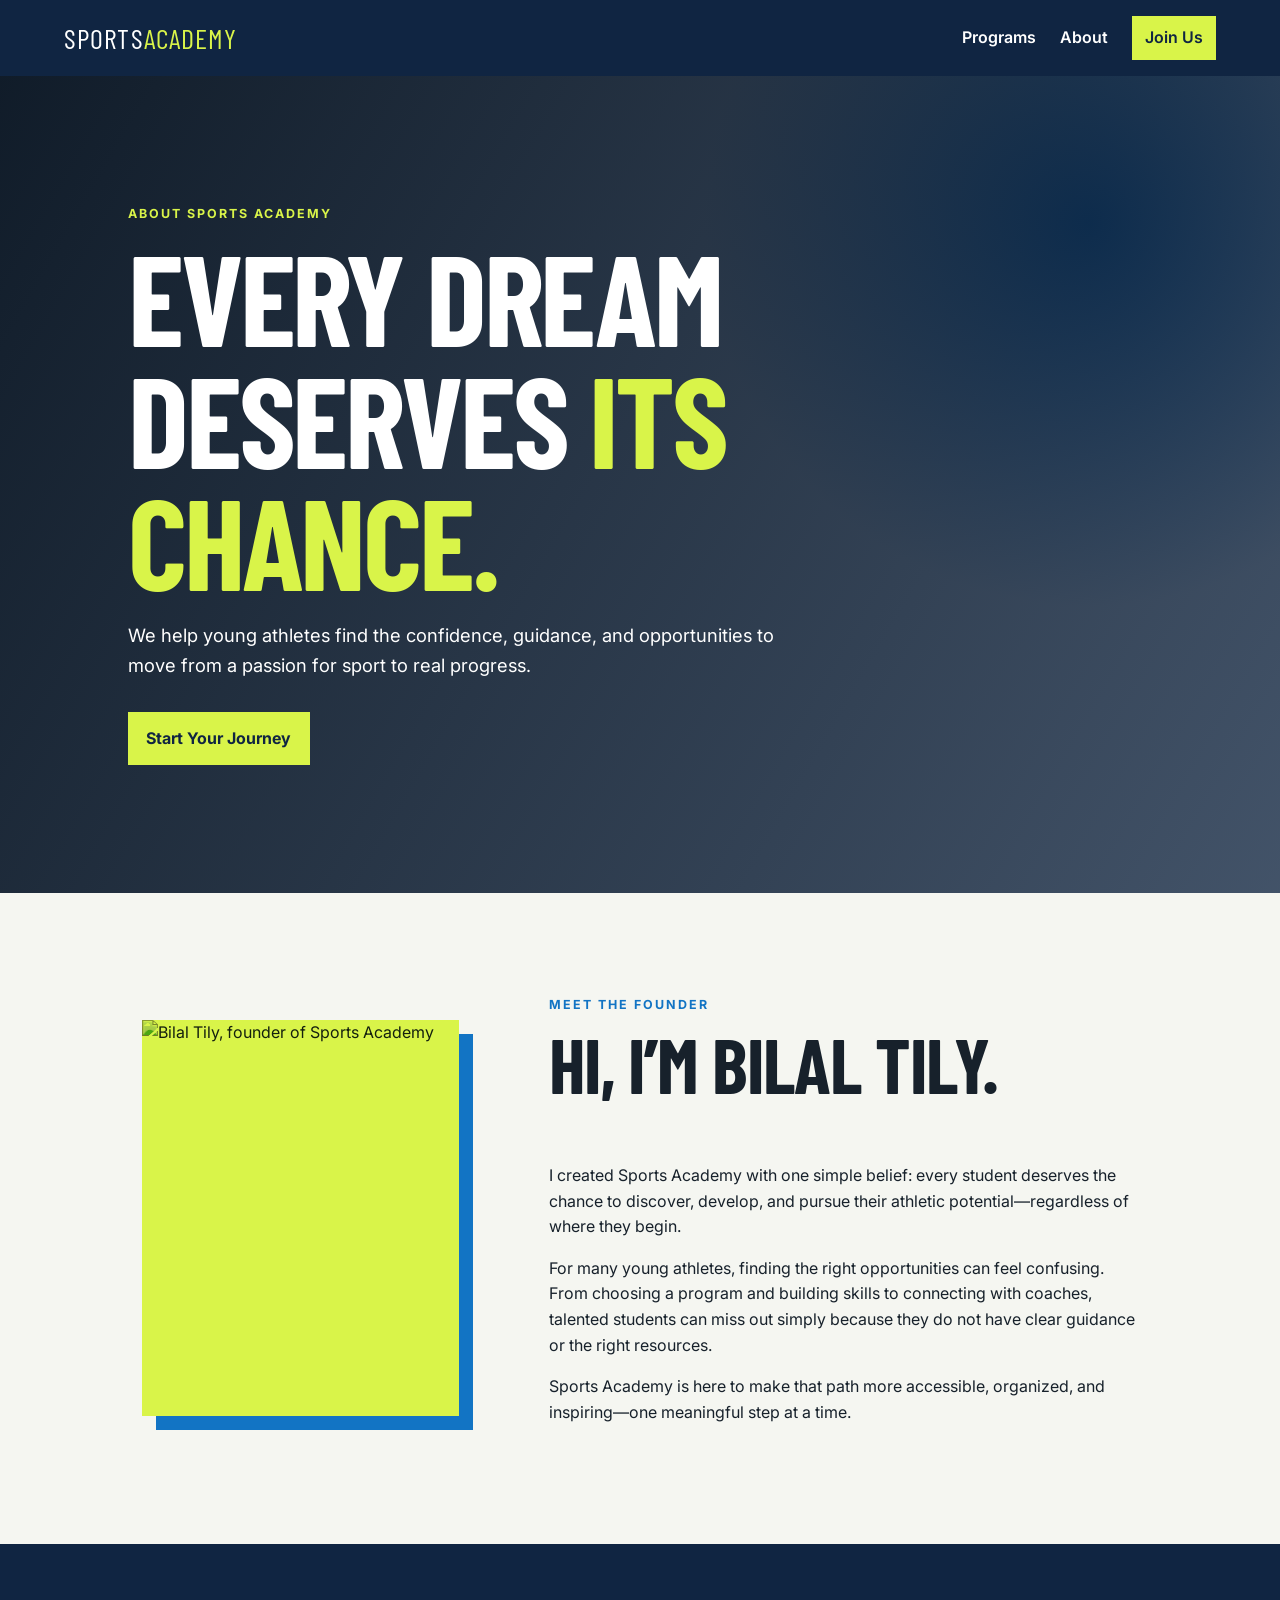
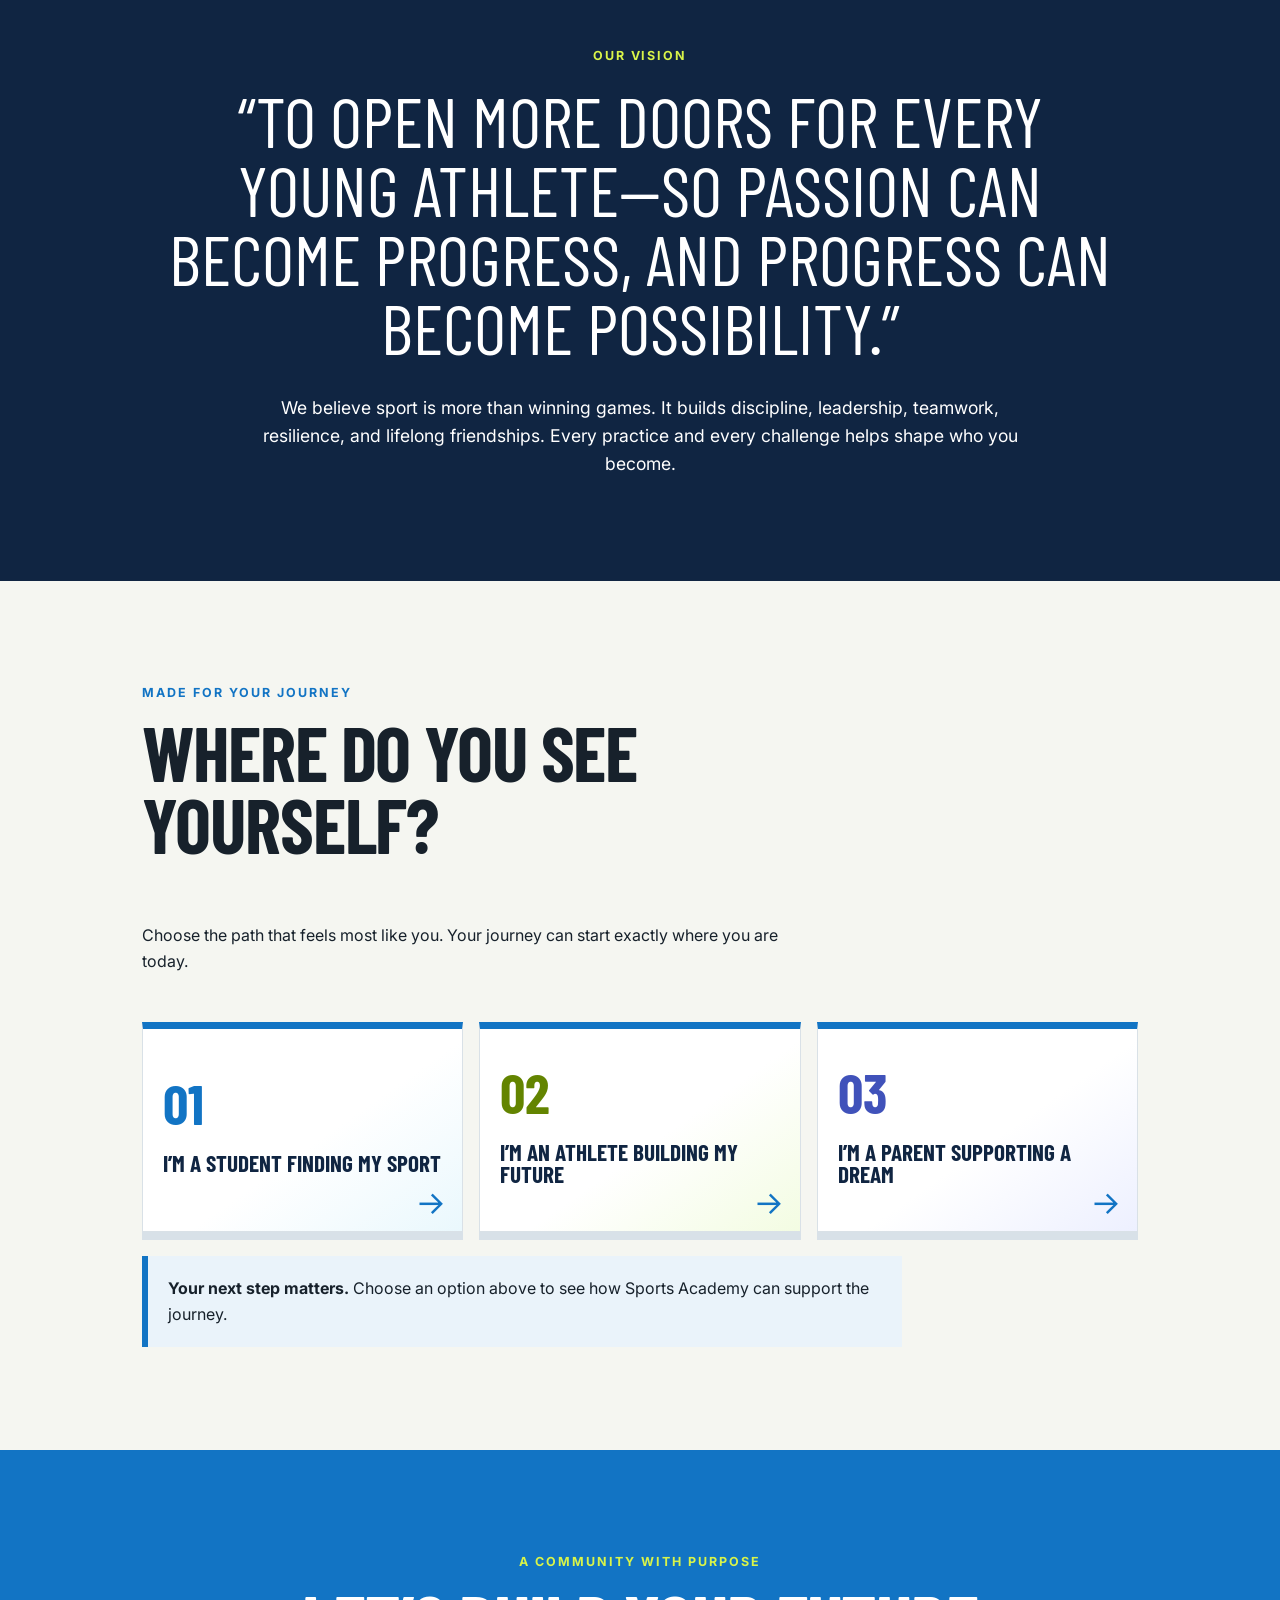
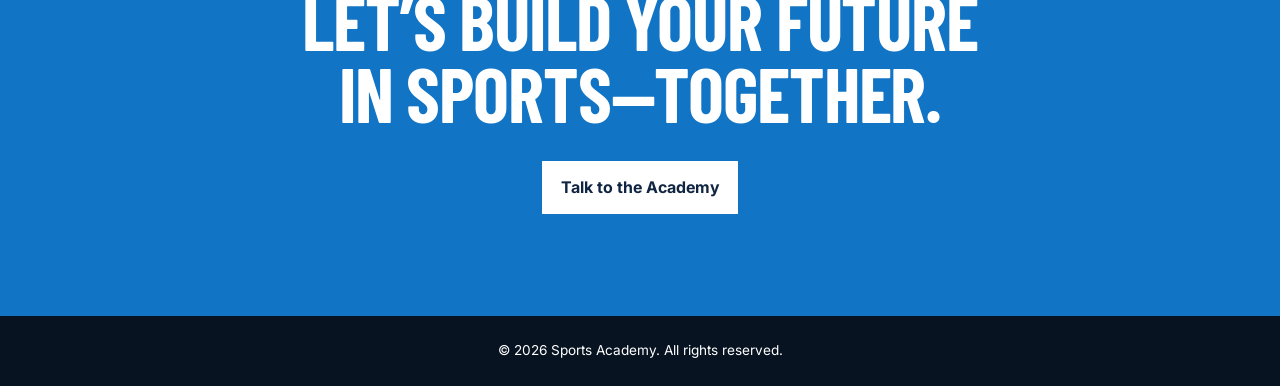
==== about.html @ 6ea30e82 "Add files via upload" ====
<!doctype html>
<html lang="en">
  <head>
    <meta charset="UTF-8" />
    <meta name="viewport" content="width=device-width, initial-scale=1.0" />
    <meta name="description" content="Learn about Bilal Tily's vision for Sports Academy." />
    <title>About Us | Sports Academy</title>
    <link rel="preconnect" href="https://fonts.googleapis.com" />
    <link rel="preconnect" href="https://fonts.gstatic.com" crossorigin />
    <link href="https://fonts.googleapis.com/css2?family=Barlow+Condensed:wght@600;700&family=Inter:wght@400;500;600;700&display=swap" rel="stylesheet" />
    <link rel="stylesheet" href="assets/css/styles.css" />
  </head>
  <body>
    <header class="site-header">
      <a class="brand" href="index.html" aria-label="Sports Academy home">SPORTS<span>ACADEMY</span></a>
      <button class="menu-button" type="button" aria-expanded="false" aria-controls="main-navigation">Menu</button>
      <nav id="main-navigation" class="main-navigation" aria-label="Main navigation">
        <a href="index.html#programs">Programs</a>
        <a href="about.html" aria-current="page">About</a>
        <a href="index.html#contact" class="button button--small">Join Us</a>
      </nav>
    </header>

    <main>
      <section class="about-hero">
        <div>
          <p class="eyebrow">About Sports Academy</p>
          <h1>Every dream deserves <em>its chance.</em></h1>
          <p>We help young athletes find the confidence, guidance, and opportunities to move from a passion for sport to real progress.</p>
          <a class="button" href="index.html#contact">Start Your Journey</a>
        </div>
      </section>

      <section class="section founder-story">
        <div class="founder-photo"><img src="assets/Billy.png" alt="Bilal Tily, founder of Sports Academy" /></div>
        <div>
          <p class="eyebrow">Meet the founder</p>
          <h2>Hi, I’m Bilal Tily.</h2>
          <p>I created Sports Academy with one simple belief: every student deserves the chance to discover, develop, and pursue their athletic potential—regardless of where they begin.</p>
          <p>For many young athletes, finding the right opportunities can feel confusing. From choosing a program and building skills to connecting with coaches, talented students can miss out simply because they do not have clear guidance or the right resources.</p>
          <p>Sports Academy is here to make that path more accessible, organized, and inspiring—one meaningful step at a time.</p>
        </div>
      </section>

      <section class="section section--dark vision-section">
        <p class="eyebrow">Our vision</p>
        <blockquote>“To open more doors for every young athlete—so passion can become progress, and progress can become possibility.”</blockquote>
        <p>We believe sport is more than winning games. It builds discipline, leadership, teamwork, resilience, and lifelong friendships. Every practice and every challenge helps shape who you become.</p>
      </section>

      <section class="section journey-section">
        <div class="section-heading">
          <p class="eyebrow">Made for your journey</p>
          <h2>Where do you see yourself?</h2>
          <p>Choose the path that feels most like you. Your journey can start exactly where you are today.</p>
        </div>
        <div class="journey-choices" role="group" aria-label="Choose your Sports Academy journey">
          <button type="button" data-journey="student">I’m a student finding my sport</button>
          <button type="button" data-journey="athlete">I’m an athlete building my future</button>
          <button type="button" data-journey="parent">I’m a parent supporting a dream</button>
        </div>
        <div id="journey-message" class="journey-message" aria-live="polite">
          <p><strong>Your next step matters.</strong> Choose an option above to see how Sports Academy can support the journey.</p>
        </div>
      </section>

      <section class="section callout">
        <p class="eyebrow">A community with purpose</p>
        <h2>Let’s build your future in sports—together.</h2>
        <a class="button button--light" href="index.html#contact">Talk to the Academy</a>
      </section>
    </main>

    <footer class="site-footer"><p>© <span id="current-year"></span> Sports Academy. All rights reserved.</p></footer>
    <script src="assets/js/academy-config.js"></script>
    <script src="assets/js/main.js"></script>
  </body>
</html>
---- assets/css/styles.css ----
:root { --navy: #102542; --blue: #1274c4; --lime: #d9f449; --paper: #f5f6f1; --ink: #17212b; --white: #fff; }
* { box-sizing: border-box; }
html { scroll-behavior: smooth; }
body { margin: 0; color: var(--ink); background: var(--paper); font-family: Inter, Arial, sans-serif; line-height: 1.6; }
h1, h2, h3, p { margin-top: 0; }
h1, h2, h3, .brand { font-family: "Barlow Condensed", Impact, sans-serif; text-transform: uppercase; line-height: .95; }
.site-header { min-height: 76px; display: flex; align-items: center; justify-content: space-between; padding: 1rem clamp(1.25rem, 5vw, 5rem); background: var(--navy); color: var(--white); }
.brand { color: inherit; font-size: 1.75rem; letter-spacing: .04em; text-decoration: none; } .brand span { color: var(--lime); }
.main-navigation { display: flex; align-items: center; gap: 1.5rem; } .main-navigation a { color: inherit; text-decoration: none; font-weight: 600; } .main-navigation .button { color: var(--navy); }
.menu-button { display: none; color: var(--white); background: transparent; border: 1px solid currentColor; padding: .45rem .65rem; font: inherit; }
.hero { min-height: 620px; display: grid; place-items: center; padding: 5rem clamp(1.25rem, 10vw, 10rem); color: var(--white); background: linear-gradient(115deg, rgba(16, 37, 66, .95), rgba(18, 116, 196, .65)), radial-gradient(circle at 90% 10%, var(--lime), transparent 22%); }
.hero__content { max-width: 720px; } .eyebrow { color: var(--blue); font-size: .78rem; font-weight: 700; letter-spacing: .16em; text-transform: uppercase; } .hero .eyebrow, .callout .eyebrow { color: var(--lime); }
h1 { margin-bottom: 1.25rem; font-size: clamp(4rem, 11vw, 8rem); letter-spacing: -.025em; } h1 em { color: var(--lime); font-style: normal; } h2 { font-size: clamp(2.75rem, 6vw, 4.75rem); letter-spacing: -.015em; }
.hero__copy { max-width: 520px; margin-bottom: 2rem; font-size: 1.1rem; }.button { display: inline-block; padding: .85rem 1.15rem; background: var(--lime); color: var(--navy); font-weight: 700; text-decoration: none; }.button--small { padding: .55rem .8rem; }.button--light { background: var(--white); }
.section { padding: clamp(4rem, 8vw, 7rem) clamp(1.25rem, 8vw, 8rem); }.section-heading { max-width: 680px; margin-bottom: 3rem; }.program-grid { display: grid; grid-template-columns: repeat(3, 1fr); gap: 1rem; }.program-card { min-height: 220px; padding: 1.5rem; background: var(--white); border-top: 6px solid var(--blue); }.program-card span { color: var(--blue); font-weight: 700; }.program-card h3 { margin: 2.5rem 0 .5rem; font-size: 2rem; }.section--dark { background: var(--navy); color: var(--white); }.section--dark .eyebrow { color: var(--lime); }.split-content { display: grid; grid-template-columns: 1fr 1fr; gap: 3rem; max-width: 1000px; }.split-content > p { max-width: 480px; font-size: 1.1rem; }.callout { background: var(--blue); color: var(--white); text-align: center; }.callout h2 { max-width: 700px; margin: 0 auto 2rem; }.contact-form { max-width: 800px; margin: 0 auto; text-align: left; }.form-grid { display: grid; grid-template-columns: repeat(3, 1fr); gap: 1rem; }.contact-form > label, .contact-form label { display: block; font-size: .9rem; font-weight: 700; }.contact-form input:not([type="checkbox"]), .contact-form textarea { width: 100%; margin-top: .35rem; padding: .75rem; border: 1px solid transparent; border-radius: 0; color: var(--ink); font: inherit; }.contact-form textarea { resize: vertical; }.contact-form fieldset { margin: 1.5rem 0; padding: 0; border: 0; }.contact-form legend { margin-bottom: .75rem; font-weight: 700; }.sport-options { display: grid; grid-template-columns: repeat(4, 1fr); gap: .65rem; }.sport-options label { padding: .55rem; background: rgba(255, 255, 255, .14); font-weight: 500; }.sport-options input { margin-right: .35rem; accent-color: var(--lime); }.contact-form .button { margin-top: 1rem; border: 0; cursor: pointer; font: inherit; }.contact-form .button:disabled { cursor: wait; opacity: .7; }.form-status { min-height: 1.5rem; margin: 1rem 0 0; font-weight: 700; }.site-footer { padding: 1.5rem; color: var(--white); background: #071321; text-align: center; font-size: .85rem; }.site-footer p { margin: 0; }
.coach-section { background: #eaf3fa; }.coach-assistant { max-width: 800px; border: 1px solid #cfdae4; background: var(--white); box-shadow: 8px 8px 0 var(--navy); }.chat-messages { display: grid; gap: 1rem; min-height: 260px; max-height: 430px; overflow-y: auto; padding: 1.5rem; }.chat-message { max-width: 85%; padding: .85rem 1rem; }.chat-message strong { display: block; margin-bottom: .25rem; font-size: .8rem; text-transform: uppercase; letter-spacing: .08em; }.chat-message p { margin: 0; }.chat-message--assistant { background: var(--paper); justify-self: start; }.chat-message--user { color: var(--white); background: var(--navy); justify-self: end; }.coach-form { display: flex; gap: .75rem; padding: 1rem; border-top: 1px solid #cfdae4; }.coach-form input { flex: 1; min-width: 0; padding: .8rem; border: 1px solid #92a4b5; font: inherit; }.coach-form .button { border: 0; cursor: pointer; font: inherit; }.quick-questions { display: flex; flex-wrap: wrap; gap: .5rem; padding: 0 1rem 1rem; }.quick-questions button { padding: .4rem .65rem; border: 1px solid var(--blue); background: transparent; color: var(--blue); cursor: pointer; font: inherit; font-size: .78rem; }.sr-only { position: absolute; width: 1px; height: 1px; padding: 0; margin: -1px; overflow: hidden; clip: rect(0, 0, 0, 0); white-space: nowrap; border: 0; }
.coach-section { background: var(--navy); color: var(--white); position: relative; overflow: hidden; }.coach-section::before { content: ''; position: absolute; width: 420px; height: 420px; border: 70px solid rgba(217, 244, 73, .12); border-radius: 50%; right: -190px; top: -260px; }.coach-section .section-heading { position: relative; }.coach-section .section-heading .eyebrow { color: var(--lime); }.coach-assistant { position: relative; border: 1px solid rgba(255, 255, 255, .25); background: #f8fbfd; color: var(--ink); box-shadow: 12px 12px 0 var(--lime); }.coach-topbar { display: flex; align-items: center; gap: .75rem; padding: 1rem 1.25rem; background: #0a192b; color: var(--white); }.coach-avatar { display: grid; width: 40px; height: 40px; place-items: center; border-radius: 50%; background: var(--lime); color: var(--navy); font-family: "Barlow Condensed", Impact, sans-serif; font-size: 1.25rem; font-weight: 700; }.coach-topbar strong, .coach-topbar span { display: block; }.coach-topbar strong { font-size: .95rem; }.coach-topbar span { color: #c6d5e3; font-size: .75rem; }.coach-topbar i { display: inline-block; width: 7px; height: 7px; margin-right: .3rem; border-radius: 50%; background: var(--lime); }.coach-topbar > p { margin: 0 0 0 auto; color: #c6d5e3; font-size: .75rem; }.coach-intro { padding: 1.5rem 1.5rem 1rem; background: linear-gradient(120deg, #e6f7fb, #f7fbef); }.coach-intro .eyebrow { margin-bottom: .35rem; }.coach-intro h3 { margin-bottom: .5rem; font-size: 2rem; }.coach-intro > p:last-child { margin-bottom: 0; font-size: .9rem; }.chat-messages { min-height: 220px; background: var(--white); }.quick-questions button { border-color: var(--navy); color: var(--navy); }.quick-questions button:hover { color: var(--navy); background: var(--lime); }.coach-footer { display: flex; justify-content: space-between; gap: .5rem; padding: .7rem 1rem; color: #627386; border-top: 1px solid #cfdae4; font-size: .72rem; font-weight: 700; text-transform: uppercase; letter-spacing: .06em; }
.coach-section { display: contents; }.coach-section::before { display: none; }.coach-launcher { position: fixed; z-index: 30; bottom: 1.25rem; left: 1.25rem; display: flex; align-items: center; gap: .7rem; padding: .55rem .85rem .55rem .55rem; border: 2px solid var(--lime); border-radius: 999px; background: var(--navy); color: var(--white); box-shadow: 4px 4px 0 var(--blue); cursor: pointer; text-align: left; }.coach-launcher strong, .coach-launcher small { display: block; }.coach-launcher strong { font-family: "Barlow Condensed", Impact, sans-serif; font-size: 1.25rem; letter-spacing: .03em; text-transform: uppercase; }.coach-launcher small { color: #c6d5e3; font-size: .7rem; }.mascot { position: relative; display: inline-grid; width: 40px; height: 40px; place-items: center; flex: 0 0 auto; border-radius: 50%; background: var(--lime); overflow: visible; }.mascot--large { width: 48px; height: 48px; }.mascot-cap { position: absolute; top: 4px; width: 29px; height: 13px; border-radius: 14px 14px 4px 4px; background: var(--blue); }.mascot-cap::after { content: ''; position: absolute; top: 8px; right: -6px; width: 13px; height: 4px; border-radius: 99px; background: var(--blue); transform: rotate(-8deg); }.mascot-face { display: grid; width: 25px; height: 22px; place-items: end center; padding-bottom: 3px; border-radius: 44% 44% 50% 50%; background: #d08c5c; color: var(--navy); font-size: 10px; line-height: 1; }.mascot-face::after { content: ''; width: 9px; height: 4px; border-bottom: 2px solid var(--navy); border-radius: 50%; }.mascot-ball { position: absolute; right: -7px; bottom: -4px; display: grid; width: 20px; height: 20px; place-items: center; border-radius: 50%; background: var(--white); color: var(--navy); font-size: 13px; }.coach-assistant { position: fixed; z-index: 31; bottom: 1.25rem; left: 1.25rem; width: min(420px, calc(100vw - 2.5rem)); max-height: calc(100vh - 2.5rem); overflow-y: auto; visibility: hidden; opacity: 0; transform: translateY(16px) scale(.96); transform-origin: bottom left; transition: opacity .2s ease, transform .2s ease, visibility .2s; }.coach-assistant.is-open { visibility: visible; opacity: 1; transform: translateY(0) scale(1); }.coach-close { margin-left: auto; border: 0; background: transparent; color: var(--white); cursor: pointer; font-size: 1.6rem; line-height: 1; }.coach-topbar > p { margin-left: auto; }.coach-topbar .mascot + div { flex: 1; }.coach-topbar .mascot { width: 36px; height: 36px; }.coach-topbar .mascot-face { transform: scale(.86); }
.about-hero { display: grid; min-height: 500px; align-items: center; padding: clamp(4rem, 10vw, 8rem) clamp(1.25rem, 10vw, 10rem); color: var(--white); background: linear-gradient(120deg, rgba(7, 19, 33, .96), rgba(16, 37, 66, .78)), radial-gradient(circle at 85% 18%, var(--blue), transparent 30%); }.about-hero > div { max-width: 780px; }.about-hero .eyebrow, .vision-section .eyebrow { color: var(--lime); }.about-hero p:last-of-type { max-width: 650px; margin-bottom: 2rem; font-size: 1.15rem; }.founder-story { display: grid; grid-template-columns: minmax(260px, .7fr) 1.3fr; gap: clamp(2rem, 7vw, 6rem); align-items: center; max-width: 1200px; margin: 0 auto; }.founder-photo { position: relative; background: var(--lime); box-shadow: 14px 14px 0 var(--blue); }.founder-photo img { display: block; width: 100%; aspect-ratio: 4 / 5; object-fit: cover; mix-blend-mode: multiply; }.vision-section { text-align: center; }.vision-section blockquote { max-width: 950px; margin: 1.25rem auto 2rem; font-family: "Barlow Condensed", Impact, sans-serif; font-size: clamp(2.5rem, 5.5vw, 4.5rem); line-height: .98; text-transform: uppercase; }.vision-section > p:last-child { max-width: 760px; margin: 0 auto; font-size: 1.1rem; }.journey-section { max-width: 1200px; margin: 0 auto; }.journey-choices { display: grid; grid-template-columns: repeat(3, 1fr); gap: 1rem; }.journey-choices button { min-height: 150px; padding: 1.25rem; border: 0; border-top: 6px solid var(--blue); background: var(--white); color: var(--navy); cursor: pointer; font: 700 1.45rem/.95 "Barlow Condensed", Impact, sans-serif; text-align: left; text-transform: uppercase; }.journey-choices button:hover, .journey-choices button.is-selected { border-top-color: var(--navy); background: var(--lime); }.journey-message { max-width: 760px; margin-top: 1.5rem; padding: 1.25rem; border-left: 6px solid var(--blue); background: #eaf3fa; }.journey-message p { margin: 0; }
.journey-choices button { position: relative; min-height: 210px; overflow: hidden; border: 1px solid #d9e1e7; border-top: 7px solid var(--blue); box-shadow: 0 8px 0 #d8e1e8; transition: transform .22s ease, box-shadow .22s ease, border-color .22s ease; }.journey-choices button::before { display: block; margin-bottom: 2rem; color: var(--blue); font: 700 3.5rem/.6 "Barlow Condensed", Impact, sans-serif; }.journey-choices button::after { content: '→'; position: absolute; right: 1rem; bottom: .75rem; color: var(--blue); font: 2rem/1 Inter, sans-serif; transition: transform .22s ease; }.journey-choices button:nth-child(1) { background: linear-gradient(145deg, #ffffff 55%, #eaf8fd); }.journey-choices button:nth-child(1)::before { content: '01'; }.journey-choices button:nth-child(2) { background: linear-gradient(145deg, #ffffff 55%, #f3fce2); }.journey-choices button:nth-child(2)::before { content: '02'; color: #638400; }.journey-choices button:nth-child(3) { background: linear-gradient(145deg, #ffffff 55%, #edf0ff); }.journey-choices button:nth-child(3)::before { content: '03'; color: #4052ba; }.journey-choices button:hover, .journey-choices button:focus-visible { z-index: 1; border-color: var(--navy); border-top-color: var(--lime); background: var(--navy); color: var(--white); box-shadow: 0 15px 0 var(--lime), 0 20px 28px rgba(16, 37, 66, .18); outline: none; transform: translateY(-9px) rotate(-.5deg); }.journey-choices button:hover::before, .journey-choices button:focus-visible::before, .journey-choices button:hover::after, .journey-choices button:focus-visible::after { color: var(--lime); }.journey-choices button:hover::after, .journey-choices button:focus-visible::after { transform: translateX(7px); }.journey-choices button.is-selected { border-color: var(--navy); border-top-color: var(--lime); background: var(--navy); color: var(--white); box-shadow: 0 10px 0 var(--lime); }.journey-choices button.is-selected::before, .journey-choices button.is-selected::after { color: var(--lime); }
@media (max-width: 700px) { .menu-button { display: block; }.main-navigation { display: none; position: absolute; top: 76px; left: 0; right: 0; flex-direction: column; align-items: stretch; padding: 1rem 1.25rem 1.5rem; background: var(--navy); }.main-navigation.is-open { display: flex; }.program-grid, .split-content, .form-grid, .founder-story, .journey-choices { grid-template-columns: 1fr; }.sport-options { grid-template-columns: repeat(2, 1fr); }.coach-form { flex-direction: column; }.coach-topbar > p { display: none; }.coach-footer { flex-wrap: wrap; }.coach-launcher { bottom: .85rem; left: .85rem; }.coach-assistant { bottom: .85rem; left: .85rem; width: calc(100vw - 1.7rem); }.founder-photo { max-width: 360px; }.hero { min-height: 540px; } }
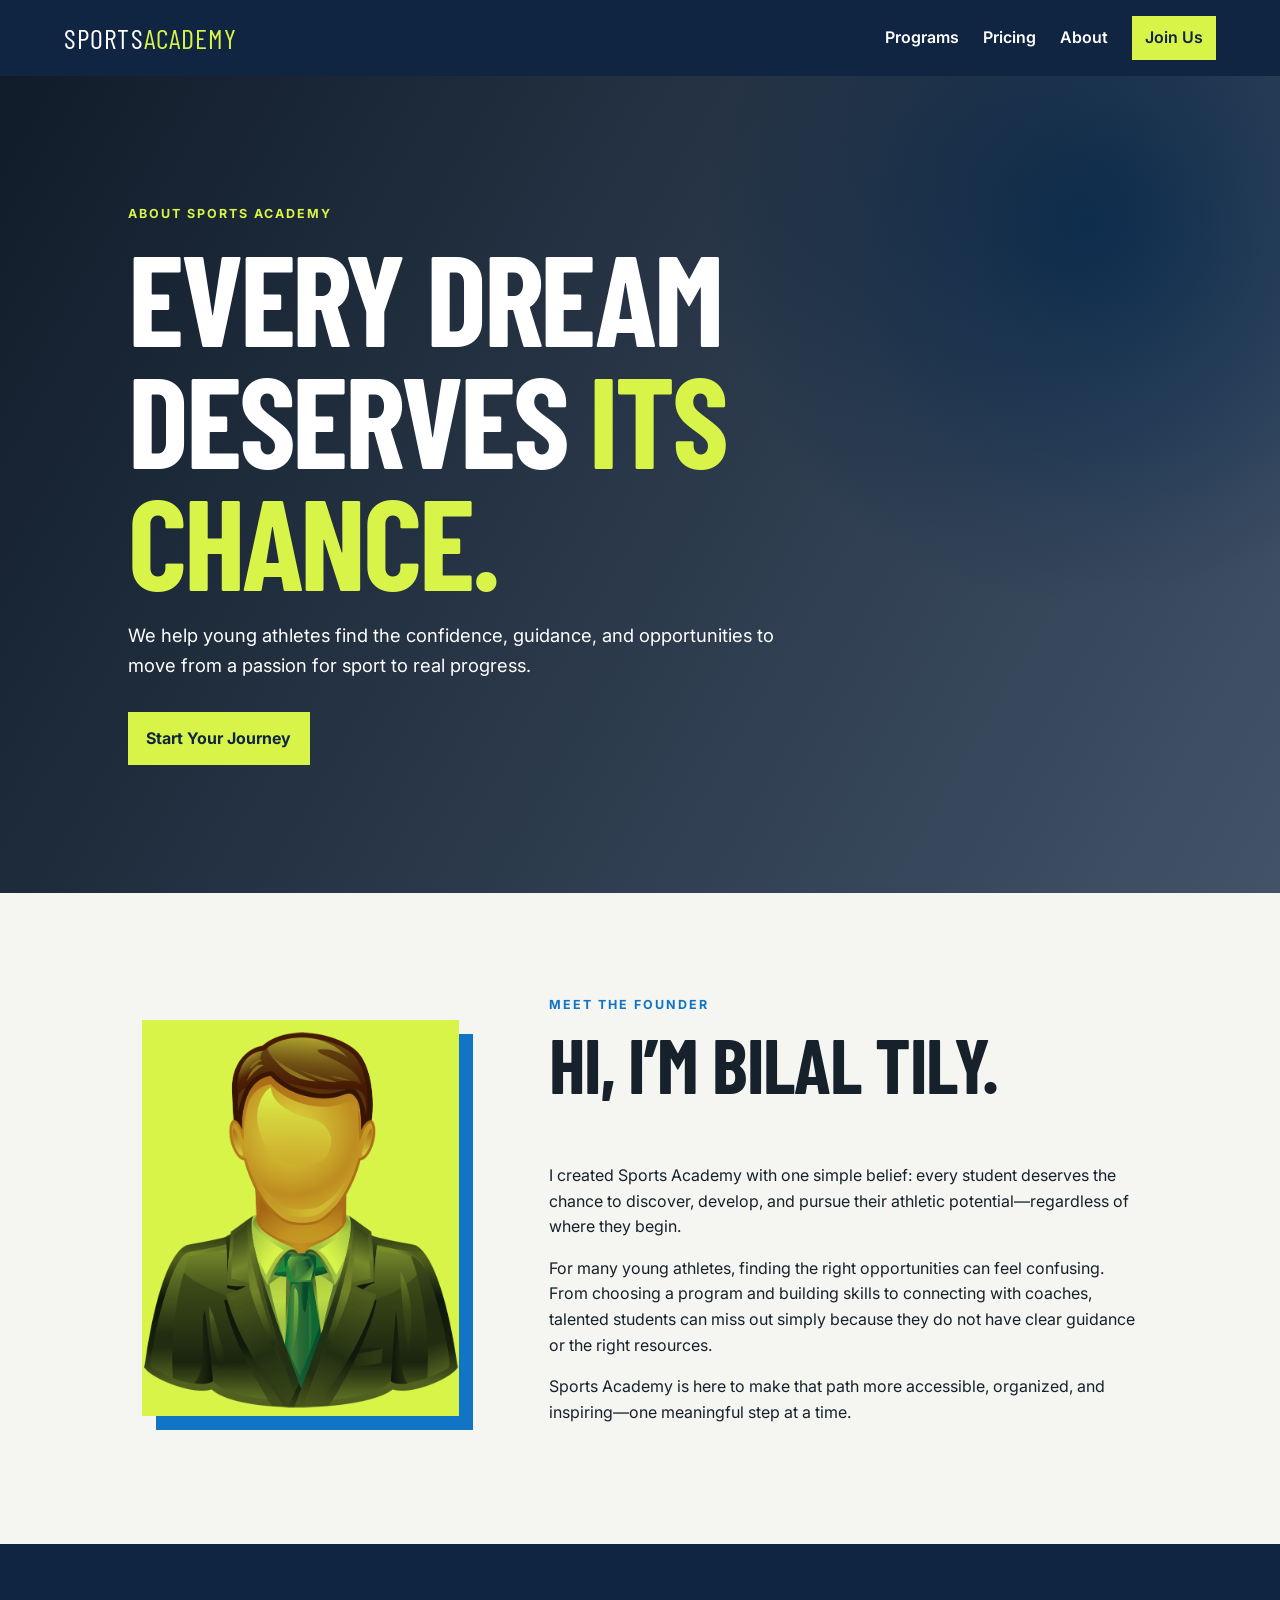
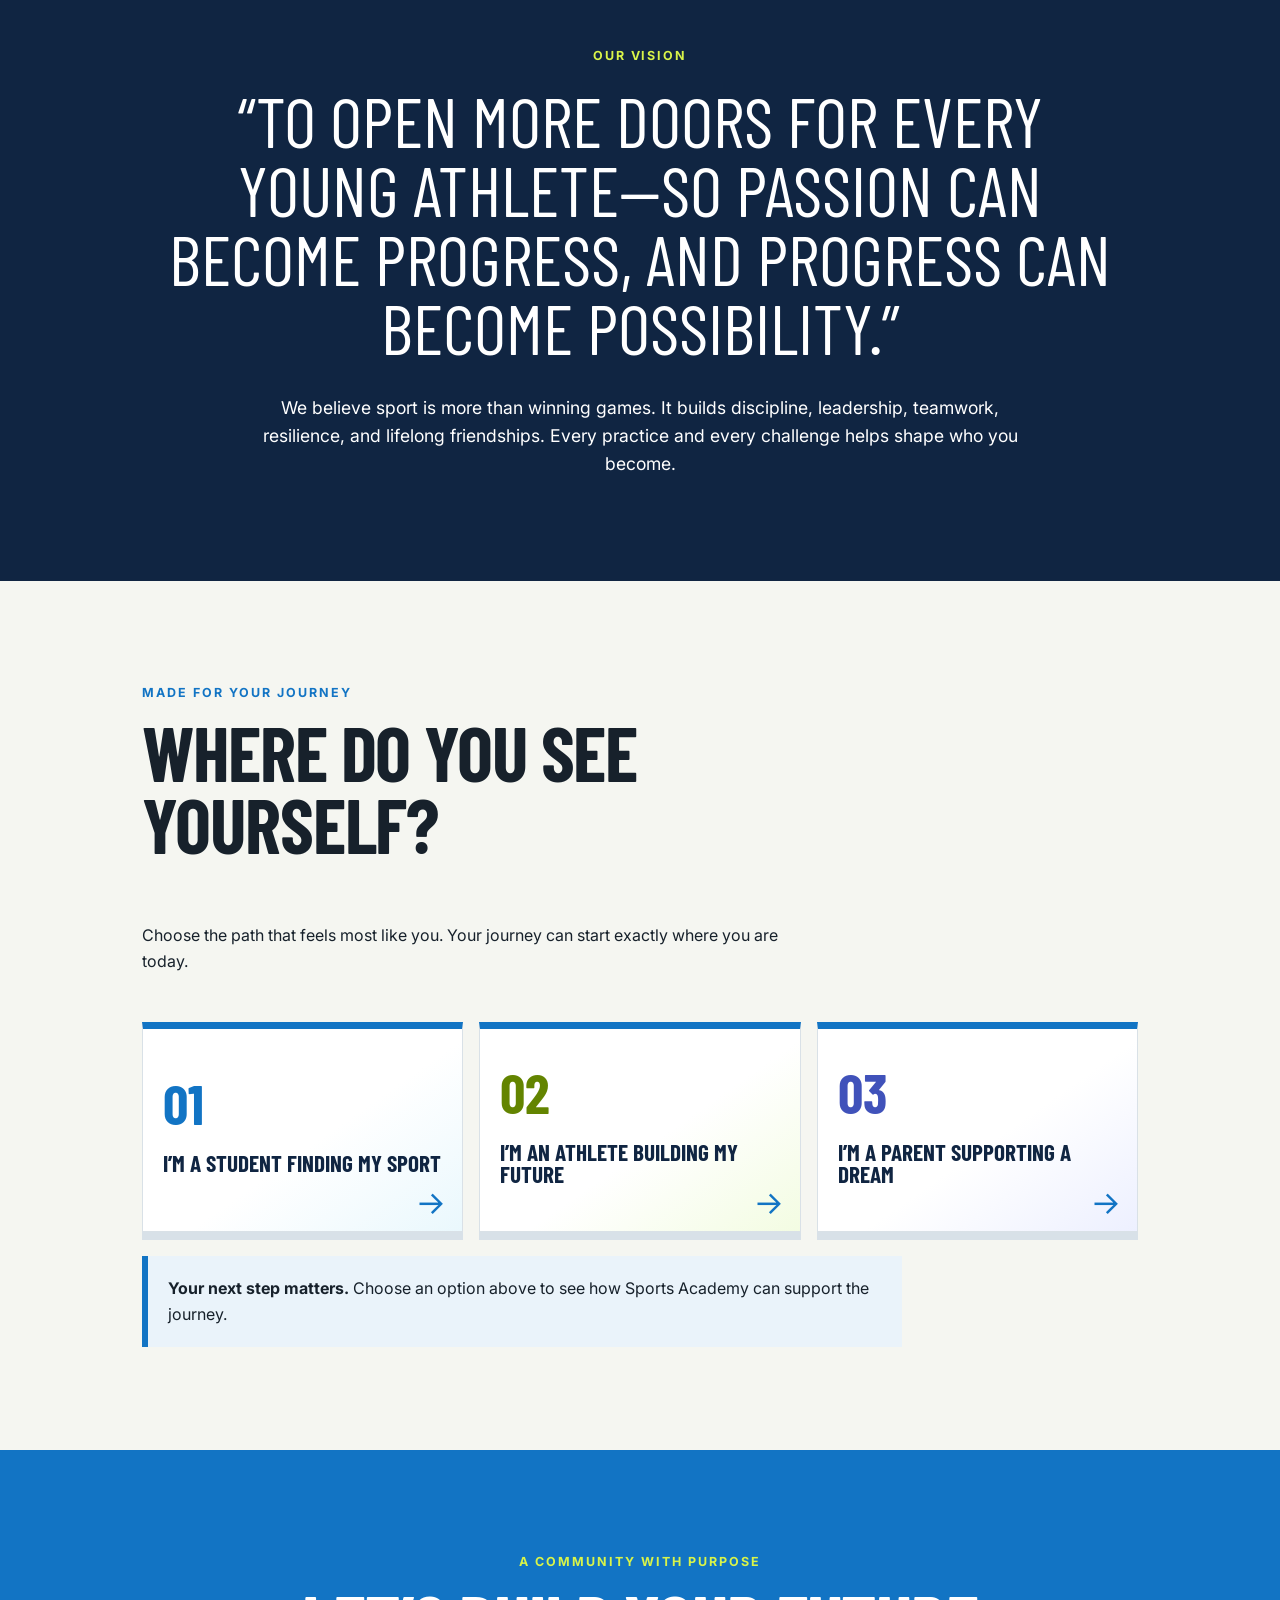
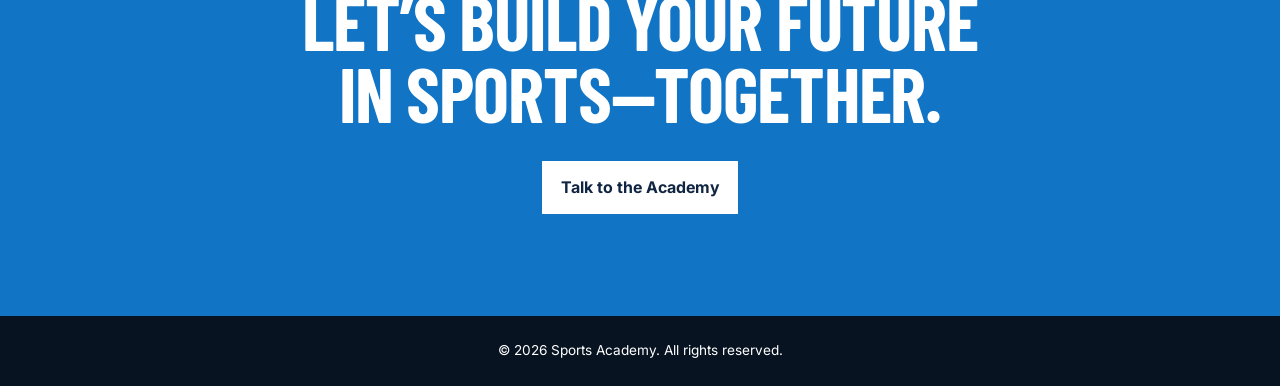
==== commit 4b286987: "Add Pricing link to navigation in about.html" ====
--- a/about.html
+++ b/about.html
@@ -16,6 +16,7 @@
       <button class="menu-button" type="button" aria-expanded="false" aria-controls="main-navigation">Menu</button>
       <nav id="main-navigation" class="main-navigation" aria-label="Main navigation">
         <a href="index.html#programs">Programs</a>
+        <a href="pricing.html">Pricing</a>
         <a href="about.html" aria-current="page">About</a>
         <a href="index.html#contact" class="button button--small">Join Us</a>
       </nav>
--- a/assets/css/styles.css
+++ b/assets/css/styles.css
@@ -18,4 +18,5 @@
 .coach-section { display: contents; }.coach-section::before { display: none; }.coach-launcher { position: fixed; z-index: 30; bottom: 1.25rem; left: 1.25rem; display: flex; align-items: center; gap: .7rem; padding: .55rem .85rem .55rem .55rem; border: 2px solid var(--lime); border-radius: 999px; background: var(--navy); color: var(--white); box-shadow: 4px 4px 0 var(--blue); cursor: pointer; text-align: left; }.coach-launcher strong, .coach-launcher small { display: block; }.coach-launcher strong { font-family: "Barlow Condensed", Impact, sans-serif; font-size: 1.25rem; letter-spacing: .03em; text-transform: uppercase; }.coach-launcher small { color: #c6d5e3; font-size: .7rem; }.mascot { position: relative; display: inline-grid; width: 40px; height: 40px; place-items: center; flex: 0 0 auto; border-radius: 50%; background: var(--lime); overflow: visible; }.mascot--large { width: 48px; height: 48px; }.mascot-cap { position: absolute; top: 4px; width: 29px; height: 13px; border-radius: 14px 14px 4px 4px; background: var(--blue); }.mascot-cap::after { content: ''; position: absolute; top: 8px; right: -6px; width: 13px; height: 4px; border-radius: 99px; background: var(--blue); transform: rotate(-8deg); }.mascot-face { display: grid; width: 25px; height: 22px; place-items: end center; padding-bottom: 3px; border-radius: 44% 44% 50% 50%; background: #d08c5c; color: var(--navy); font-size: 10px; line-height: 1; }.mascot-face::after { content: ''; width: 9px; height: 4px; border-bottom: 2px solid var(--navy); border-radius: 50%; }.mascot-ball { position: absolute; right: -7px; bottom: -4px; display: grid; width: 20px; height: 20px; place-items: center; border-radius: 50%; background: var(--white); color: var(--navy); font-size: 13px; }.coach-assistant { position: fixed; z-index: 31; bottom: 1.25rem; left: 1.25rem; width: min(420px, calc(100vw - 2.5rem)); max-height: calc(100vh - 2.5rem); overflow-y: auto; visibility: hidden; opacity: 0; transform: translateY(16px) scale(.96); transform-origin: bottom left; transition: opacity .2s ease, transform .2s ease, visibility .2s; }.coach-assistant.is-open { visibility: visible; opacity: 1; transform: translateY(0) scale(1); }.coach-close { margin-left: auto; border: 0; background: transparent; color: var(--white); cursor: pointer; font-size: 1.6rem; line-height: 1; }.coach-topbar > p { margin-left: auto; }.coach-topbar .mascot + div { flex: 1; }.coach-topbar .mascot { width: 36px; height: 36px; }.coach-topbar .mascot-face { transform: scale(.86); }
 .about-hero { display: grid; min-height: 500px; align-items: center; padding: clamp(4rem, 10vw, 8rem) clamp(1.25rem, 10vw, 10rem); color: var(--white); background: linear-gradient(120deg, rgba(7, 19, 33, .96), rgba(16, 37, 66, .78)), radial-gradient(circle at 85% 18%, var(--blue), transparent 30%); }.about-hero > div { max-width: 780px; }.about-hero .eyebrow, .vision-section .eyebrow { color: var(--lime); }.about-hero p:last-of-type { max-width: 650px; margin-bottom: 2rem; font-size: 1.15rem; }.founder-story { display: grid; grid-template-columns: minmax(260px, .7fr) 1.3fr; gap: clamp(2rem, 7vw, 6rem); align-items: center; max-width: 1200px; margin: 0 auto; }.founder-photo { position: relative; background: var(--lime); box-shadow: 14px 14px 0 var(--blue); }.founder-photo img { display: block; width: 100%; aspect-ratio: 4 / 5; object-fit: cover; mix-blend-mode: multiply; }.vision-section { text-align: center; }.vision-section blockquote { max-width: 950px; margin: 1.25rem auto 2rem; font-family: "Barlow Condensed", Impact, sans-serif; font-size: clamp(2.5rem, 5.5vw, 4.5rem); line-height: .98; text-transform: uppercase; }.vision-section > p:last-child { max-width: 760px; margin: 0 auto; font-size: 1.1rem; }.journey-section { max-width: 1200px; margin: 0 auto; }.journey-choices { display: grid; grid-template-columns: repeat(3, 1fr); gap: 1rem; }.journey-choices button { min-height: 150px; padding: 1.25rem; border: 0; border-top: 6px solid var(--blue); background: var(--white); color: var(--navy); cursor: pointer; font: 700 1.45rem/.95 "Barlow Condensed", Impact, sans-serif; text-align: left; text-transform: uppercase; }.journey-choices button:hover, .journey-choices button.is-selected { border-top-color: var(--navy); background: var(--lime); }.journey-message { max-width: 760px; margin-top: 1.5rem; padding: 1.25rem; border-left: 6px solid var(--blue); background: #eaf3fa; }.journey-message p { margin: 0; }
 .journey-choices button { position: relative; min-height: 210px; overflow: hidden; border: 1px solid #d9e1e7; border-top: 7px solid var(--blue); box-shadow: 0 8px 0 #d8e1e8; transition: transform .22s ease, box-shadow .22s ease, border-color .22s ease; }.journey-choices button::before { display: block; margin-bottom: 2rem; color: var(--blue); font: 700 3.5rem/.6 "Barlow Condensed", Impact, sans-serif; }.journey-choices button::after { content: '→'; position: absolute; right: 1rem; bottom: .75rem; color: var(--blue); font: 2rem/1 Inter, sans-serif; transition: transform .22s ease; }.journey-choices button:nth-child(1) { background: linear-gradient(145deg, #ffffff 55%, #eaf8fd); }.journey-choices button:nth-child(1)::before { content: '01'; }.journey-choices button:nth-child(2) { background: linear-gradient(145deg, #ffffff 55%, #f3fce2); }.journey-choices button:nth-child(2)::before { content: '02'; color: #638400; }.journey-choices button:nth-child(3) { background: linear-gradient(145deg, #ffffff 55%, #edf0ff); }.journey-choices button:nth-child(3)::before { content: '03'; color: #4052ba; }.journey-choices button:hover, .journey-choices button:focus-visible { z-index: 1; border-color: var(--navy); border-top-color: var(--lime); background: var(--navy); color: var(--white); box-shadow: 0 15px 0 var(--lime), 0 20px 28px rgba(16, 37, 66, .18); outline: none; transform: translateY(-9px) rotate(-.5deg); }.journey-choices button:hover::before, .journey-choices button:focus-visible::before, .journey-choices button:hover::after, .journey-choices button:focus-visible::after { color: var(--lime); }.journey-choices button:hover::after, .journey-choices button:focus-visible::after { transform: translateX(7px); }.journey-choices button.is-selected { border-color: var(--navy); border-top-color: var(--lime); background: var(--navy); color: var(--white); box-shadow: 0 10px 0 var(--lime); }.journey-choices button.is-selected::before, .journey-choices button.is-selected::after { color: var(--lime); }
-@media (max-width: 700px) { .menu-button { display: block; }.main-navigation { display: none; position: absolute; top: 76px; left: 0; right: 0; flex-direction: column; align-items: stretch; padding: 1rem 1.25rem 1.5rem; background: var(--navy); }.main-navigation.is-open { display: flex; }.program-grid, .split-content, .form-grid, .founder-story, .journey-choices { grid-template-columns: 1fr; }.sport-options { grid-template-columns: repeat(2, 1fr); }.coach-form { flex-direction: column; }.coach-topbar > p { display: none; }.coach-footer { flex-wrap: wrap; }.coach-launcher { bottom: .85rem; left: .85rem; }.coach-assistant { bottom: .85rem; left: .85rem; width: calc(100vw - 1.7rem); }.founder-photo { max-width: 360px; }.hero { min-height: 540px; } }
+.pricing-hero { padding: clamp(4rem, 9vw, 7rem) clamp(1.25rem, 10vw, 10rem); color: var(--white); background: linear-gradient(120deg, rgba(16, 37, 66, .97), rgba(18, 116, 196, .85)); }.pricing-hero > * { max-width: 750px; }.pricing-hero .eyebrow { color: var(--lime); }.pricing-hero h1 { margin-bottom: 1rem; }.pricing-hero h1 em { color: var(--lime); font-style: normal; }.pricing-hero p:last-child { font-size: 1.1rem; }.pricing-layout { display: grid; grid-template-columns: minmax(0, 1fr) minmax(330px, .8fr); gap: clamp(2rem, 6vw, 5rem); max-width: 1200px; margin: 0 auto; align-items: start; }.pricing-calculator { display: grid; gap: 2rem; }.pricing-control { margin: 0; padding: 1.5rem; border: 1px solid #d9e1e7; background: var(--white); }.pricing-control > label, .pricing-control legend { display: block; margin-bottom: .8rem; font: 700 1.8rem/1 "Barlow Condensed", Impact, sans-serif; text-transform: uppercase; }.pricing-control input[type="number"] { width: 100%; max-width: 260px; padding: .8rem; border: 1px solid #92a4b5; font: inherit; font-size: 1.25rem; }.pricing-control > p { margin: .6rem 0 0; color: #526272; font-size: .9rem; }.input-error { min-height: 1.2em; color: #b42318 !important; font-weight: 700; }.plan-option { display: grid; grid-template-columns: auto 1fr auto; gap: .8rem; align-items: center; margin-top: .75rem; padding: 1rem; border: 1px solid #d9e1e7; cursor: pointer; }.plan-option:has(input:checked) { border-color: var(--blue); background: #eaf3fa; box-shadow: inset 5px 0 var(--blue); }.plan-option input { accent-color: var(--blue); }.plan-option span, .plan-option small { display: block; }.plan-option small { color: #526272; font-size: .8rem; }.plan-option b { color: var(--blue); }.upfront-option { display: flex; gap: .9rem; align-items: start; padding: 1rem; background: #f3fce2; cursor: pointer; }.upfront-option input { width: 19px; height: 19px; margin-top: .1rem; accent-color: var(--navy); }.upfront-option strong, .upfront-option small { display: block; }.upfront-option small { margin-top: .2rem; color: #526272; font-size: .85rem; }.pricing-summary { position: sticky; top: 1.5rem; padding: 1.5rem; color: var(--white); background: var(--navy); box-shadow: 10px 10px 0 var(--lime); }.pricing-summary .eyebrow { color: var(--lime); }.pricing-summary h2 { margin-bottom: 1.5rem; }.pricing-summary dl { margin: 0; }.pricing-summary dl > div { display: flex; justify-content: space-between; gap: 1rem; padding: .7rem 0; border-top: 1px solid rgba(255, 255, 255, .2); }.pricing-summary dd { margin: 0; font-weight: 700; text-align: right; }.summary-total { margin-top: .6rem; padding-top: 1rem !important; border-top: 2px solid var(--lime) !important; font-size: 1.15rem; }.summary-total dd { color: var(--lime); font-size: 1.3rem; }.pricing-summary .button { width: 100%; margin-top: 1.5rem; border: 0; cursor: pointer; text-align: center; }.pricing-summary .button:disabled { cursor: not-allowed; opacity: .45; }.checkout-status { min-height: 1.4em; margin: 1rem 0 0; color: var(--lime); font-size: .85rem; font-weight: 700; text-align: center; }
+@media (max-width: 700px) { .menu-button { display: block; }.main-navigation { display: none; position: absolute; top: 76px; left: 0; right: 0; flex-direction: column; align-items: stretch; padding: 1rem 1.25rem 1.5rem; background: var(--navy); }.main-navigation.is-open { display: flex; }.program-grid, .split-content, .form-grid, .founder-story, .journey-choices, .pricing-layout { grid-template-columns: 1fr; }.sport-options { grid-template-columns: repeat(2, 1fr); }.coach-form { flex-direction: column; }.coach-topbar > p { display: none; }.coach-footer { flex-wrap: wrap; }.coach-launcher { bottom: .85rem; left: .85rem; }.coach-assistant { bottom: .85rem; left: .85rem; width: calc(100vw - 1.7rem); }.founder-photo { max-width: 360px; }.pricing-summary { position: static; }.hero { min-height: 540px; } }
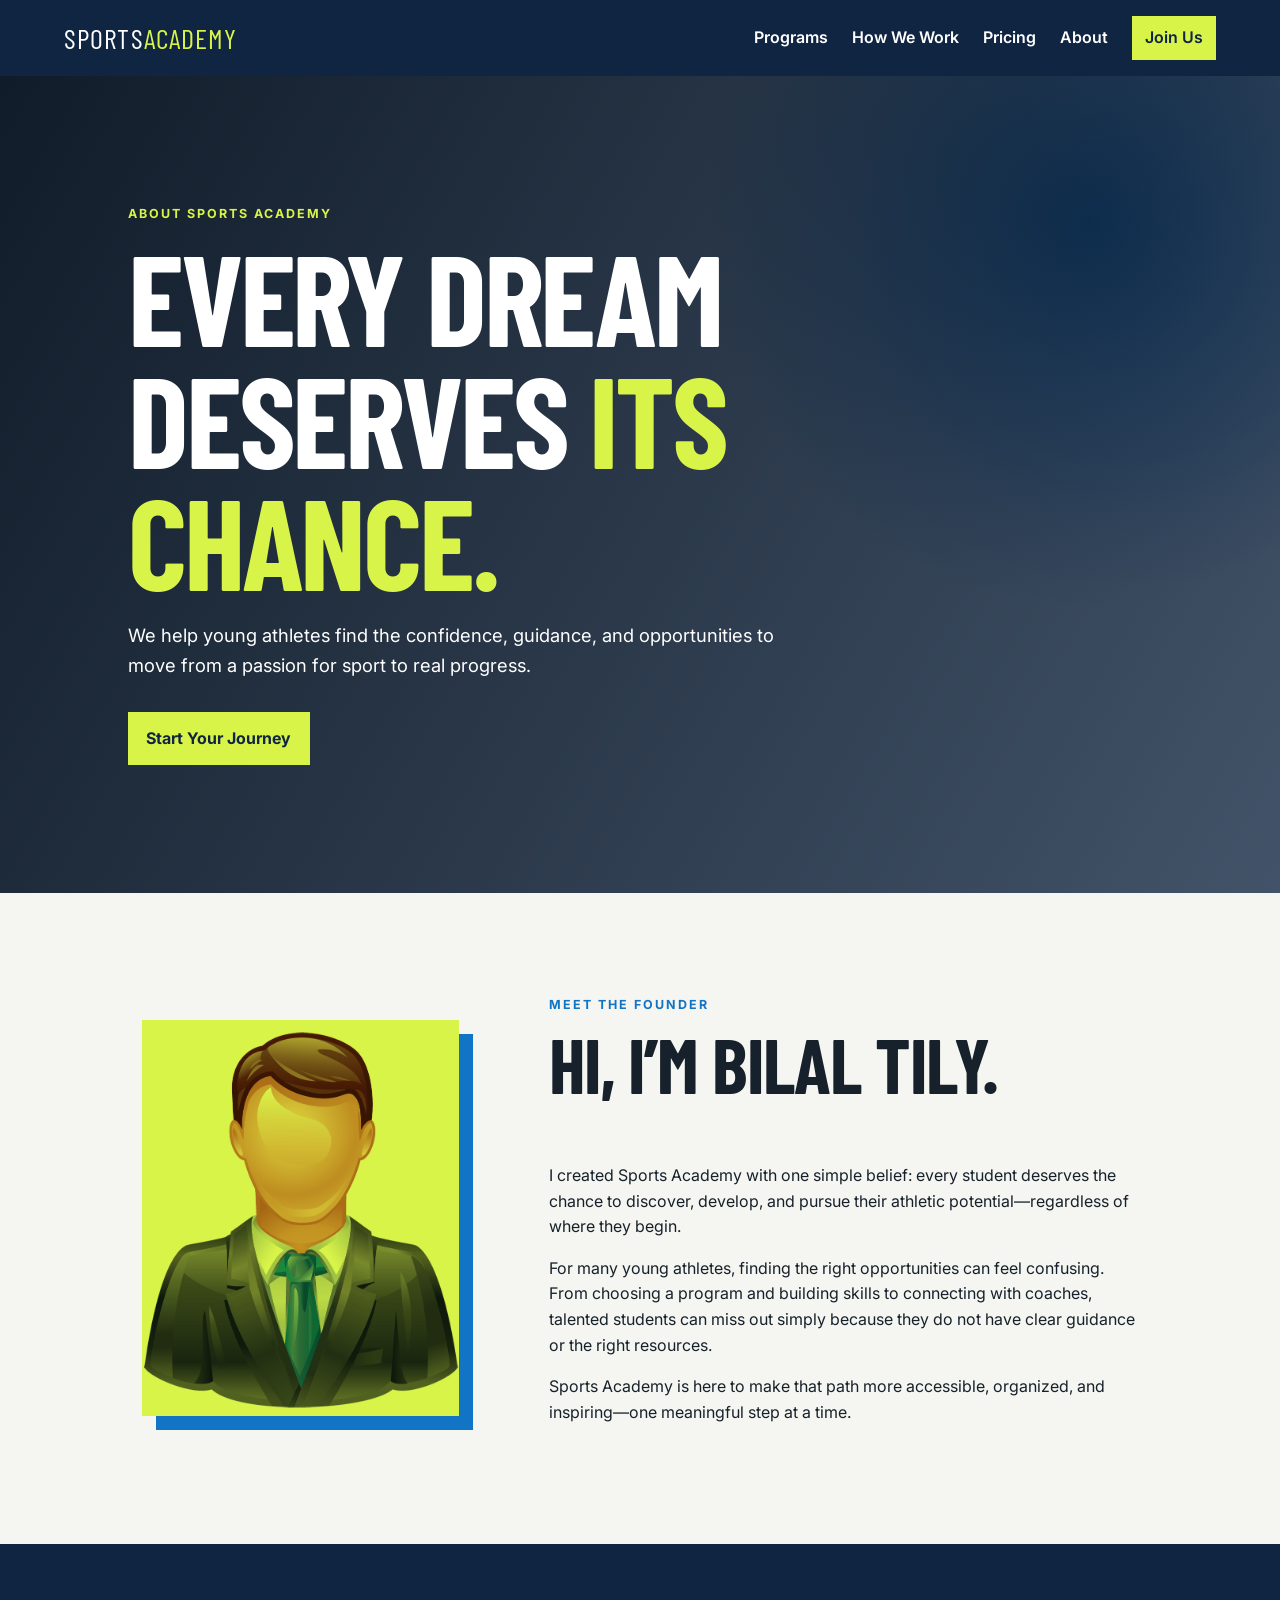
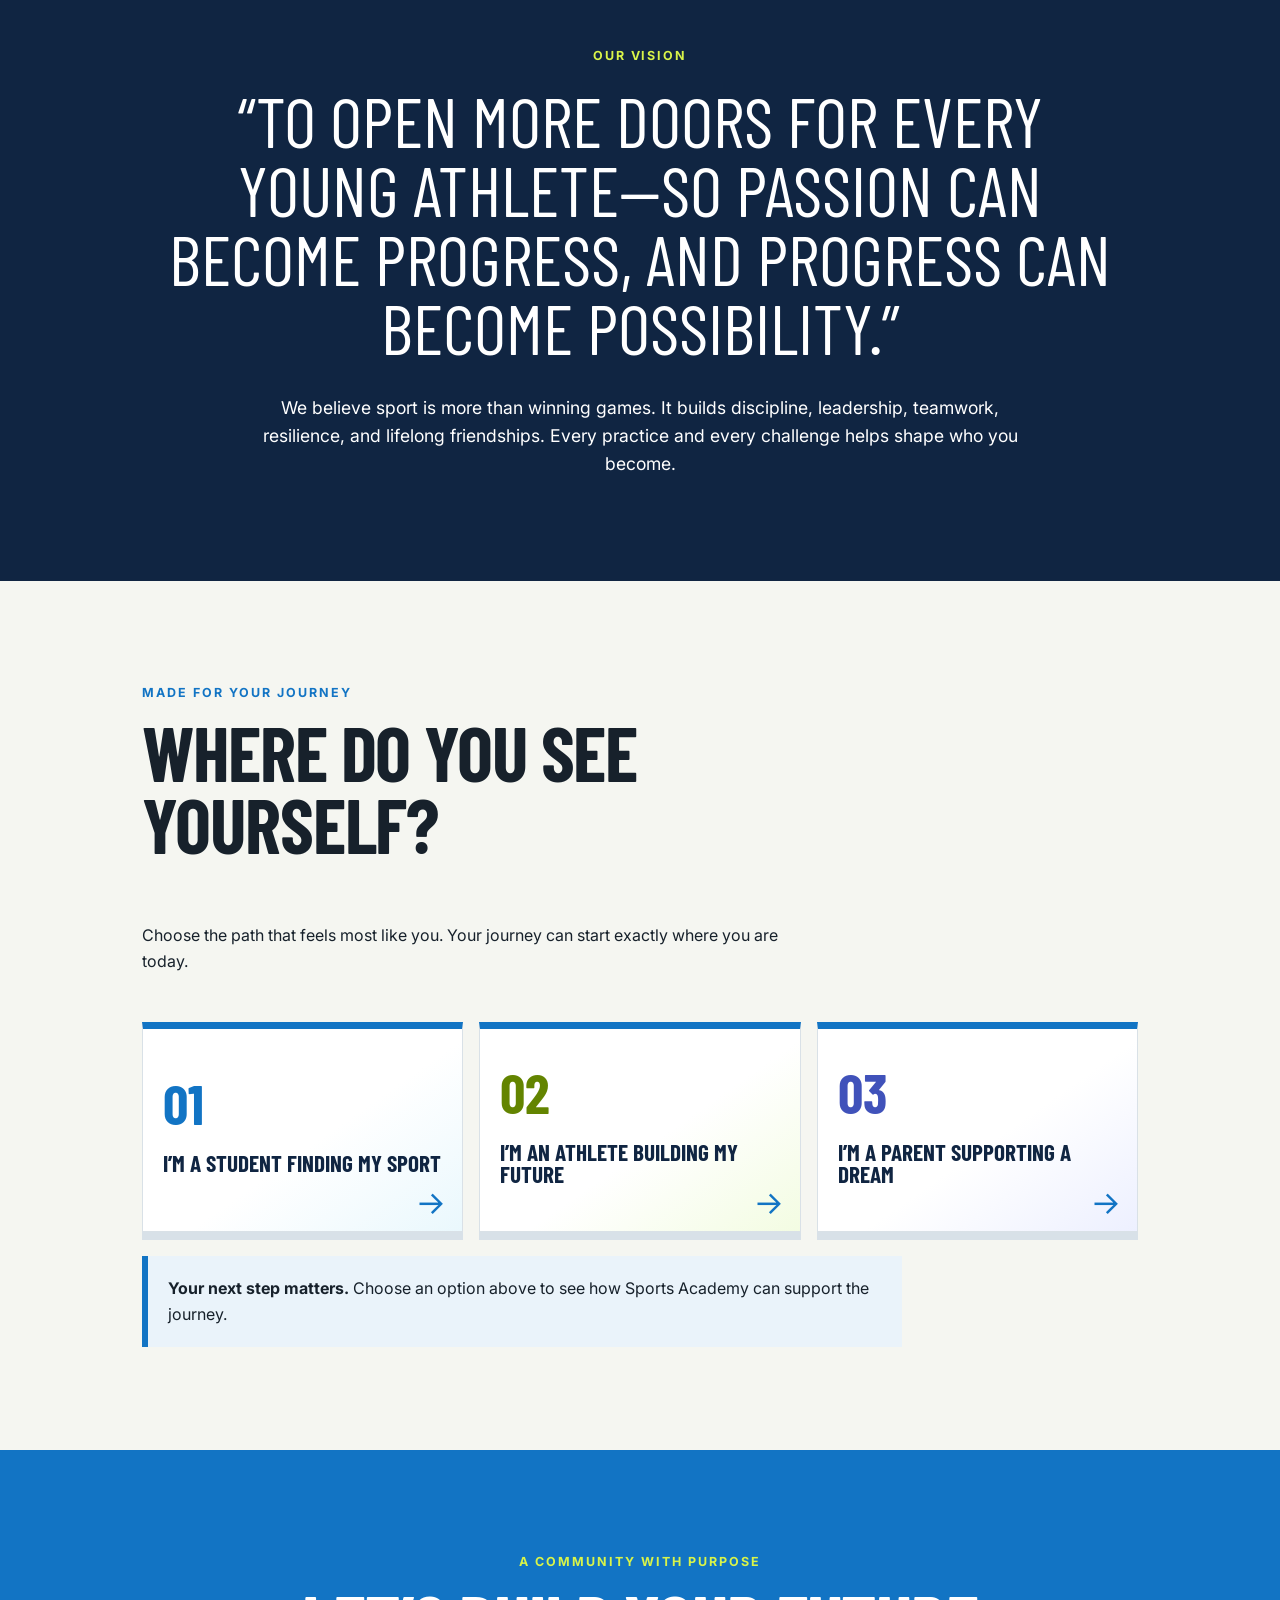
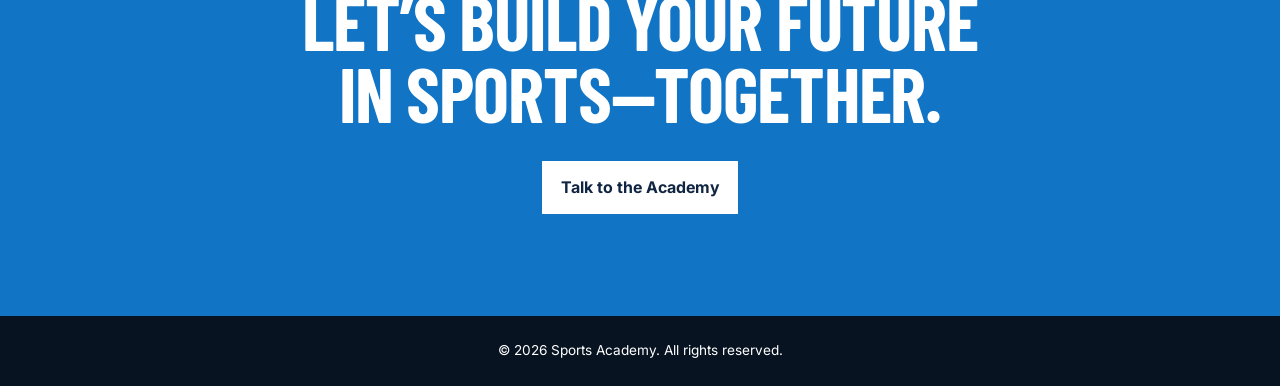
==== commit bbee793b: "Update about.html" ====
--- a/about.html
+++ b/about.html
@@ -16,6 +16,7 @@
       <button class="menu-button" type="button" aria-expanded="false" aria-controls="main-navigation">Menu</button>
       <nav id="main-navigation" class="main-navigation" aria-label="Main navigation">
         <a href="index.html#programs">Programs</a>
+        <a href="how-we-work.html">How We Work</a>
         <a href="pricing.html">Pricing</a>
         <a href="about.html" aria-current="page">About</a>
         <a href="index.html#contact" class="button button--small">Join Us</a>
--- a/assets/css/styles.css
+++ b/assets/css/styles.css
@@ -19,4 +19,5 @@
 .about-hero { display: grid; min-height: 500px; align-items: center; padding: clamp(4rem, 10vw, 8rem) clamp(1.25rem, 10vw, 10rem); color: var(--white); background: linear-gradient(120deg, rgba(7, 19, 33, .96), rgba(16, 37, 66, .78)), radial-gradient(circle at 85% 18%, var(--blue), transparent 30%); }.about-hero > div { max-width: 780px; }.about-hero .eyebrow, .vision-section .eyebrow { color: var(--lime); }.about-hero p:last-of-type { max-width: 650px; margin-bottom: 2rem; font-size: 1.15rem; }.founder-story { display: grid; grid-template-columns: minmax(260px, .7fr) 1.3fr; gap: clamp(2rem, 7vw, 6rem); align-items: center; max-width: 1200px; margin: 0 auto; }.founder-photo { position: relative; background: var(--lime); box-shadow: 14px 14px 0 var(--blue); }.founder-photo img { display: block; width: 100%; aspect-ratio: 4 / 5; object-fit: cover; mix-blend-mode: multiply; }.vision-section { text-align: center; }.vision-section blockquote { max-width: 950px; margin: 1.25rem auto 2rem; font-family: "Barlow Condensed", Impact, sans-serif; font-size: clamp(2.5rem, 5.5vw, 4.5rem); line-height: .98; text-transform: uppercase; }.vision-section > p:last-child { max-width: 760px; margin: 0 auto; font-size: 1.1rem; }.journey-section { max-width: 1200px; margin: 0 auto; }.journey-choices { display: grid; grid-template-columns: repeat(3, 1fr); gap: 1rem; }.journey-choices button { min-height: 150px; padding: 1.25rem; border: 0; border-top: 6px solid var(--blue); background: var(--white); color: var(--navy); cursor: pointer; font: 700 1.45rem/.95 "Barlow Condensed", Impact, sans-serif; text-align: left; text-transform: uppercase; }.journey-choices button:hover, .journey-choices button.is-selected { border-top-color: var(--navy); background: var(--lime); }.journey-message { max-width: 760px; margin-top: 1.5rem; padding: 1.25rem; border-left: 6px solid var(--blue); background: #eaf3fa; }.journey-message p { margin: 0; }
 .journey-choices button { position: relative; min-height: 210px; overflow: hidden; border: 1px solid #d9e1e7; border-top: 7px solid var(--blue); box-shadow: 0 8px 0 #d8e1e8; transition: transform .22s ease, box-shadow .22s ease, border-color .22s ease; }.journey-choices button::before { display: block; margin-bottom: 2rem; color: var(--blue); font: 700 3.5rem/.6 "Barlow Condensed", Impact, sans-serif; }.journey-choices button::after { content: '→'; position: absolute; right: 1rem; bottom: .75rem; color: var(--blue); font: 2rem/1 Inter, sans-serif; transition: transform .22s ease; }.journey-choices button:nth-child(1) { background: linear-gradient(145deg, #ffffff 55%, #eaf8fd); }.journey-choices button:nth-child(1)::before { content: '01'; }.journey-choices button:nth-child(2) { background: linear-gradient(145deg, #ffffff 55%, #f3fce2); }.journey-choices button:nth-child(2)::before { content: '02'; color: #638400; }.journey-choices button:nth-child(3) { background: linear-gradient(145deg, #ffffff 55%, #edf0ff); }.journey-choices button:nth-child(3)::before { content: '03'; color: #4052ba; }.journey-choices button:hover, .journey-choices button:focus-visible { z-index: 1; border-color: var(--navy); border-top-color: var(--lime); background: var(--navy); color: var(--white); box-shadow: 0 15px 0 var(--lime), 0 20px 28px rgba(16, 37, 66, .18); outline: none; transform: translateY(-9px) rotate(-.5deg); }.journey-choices button:hover::before, .journey-choices button:focus-visible::before, .journey-choices button:hover::after, .journey-choices button:focus-visible::after { color: var(--lime); }.journey-choices button:hover::after, .journey-choices button:focus-visible::after { transform: translateX(7px); }.journey-choices button.is-selected { border-color: var(--navy); border-top-color: var(--lime); background: var(--navy); color: var(--white); box-shadow: 0 10px 0 var(--lime); }.journey-choices button.is-selected::before, .journey-choices button.is-selected::after { color: var(--lime); }
 .pricing-hero { padding: clamp(4rem, 9vw, 7rem) clamp(1.25rem, 10vw, 10rem); color: var(--white); background: linear-gradient(120deg, rgba(16, 37, 66, .97), rgba(18, 116, 196, .85)); }.pricing-hero > * { max-width: 750px; }.pricing-hero .eyebrow { color: var(--lime); }.pricing-hero h1 { margin-bottom: 1rem; }.pricing-hero h1 em { color: var(--lime); font-style: normal; }.pricing-hero p:last-child { font-size: 1.1rem; }.pricing-layout { display: grid; grid-template-columns: minmax(0, 1fr) minmax(330px, .8fr); gap: clamp(2rem, 6vw, 5rem); max-width: 1200px; margin: 0 auto; align-items: start; }.pricing-calculator { display: grid; gap: 2rem; }.pricing-control { margin: 0; padding: 1.5rem; border: 1px solid #d9e1e7; background: var(--white); }.pricing-control > label, .pricing-control legend { display: block; margin-bottom: .8rem; font: 700 1.8rem/1 "Barlow Condensed", Impact, sans-serif; text-transform: uppercase; }.pricing-control input[type="number"] { width: 100%; max-width: 260px; padding: .8rem; border: 1px solid #92a4b5; font: inherit; font-size: 1.25rem; }.pricing-control > p { margin: .6rem 0 0; color: #526272; font-size: .9rem; }.input-error { min-height: 1.2em; color: #b42318 !important; font-weight: 700; }.plan-option { display: grid; grid-template-columns: auto 1fr auto; gap: .8rem; align-items: center; margin-top: .75rem; padding: 1rem; border: 1px solid #d9e1e7; cursor: pointer; }.plan-option:has(input:checked) { border-color: var(--blue); background: #eaf3fa; box-shadow: inset 5px 0 var(--blue); }.plan-option input { accent-color: var(--blue); }.plan-option span, .plan-option small { display: block; }.plan-option small { color: #526272; font-size: .8rem; }.plan-option b { color: var(--blue); }.upfront-option { display: flex; gap: .9rem; align-items: start; padding: 1rem; background: #f3fce2; cursor: pointer; }.upfront-option input { width: 19px; height: 19px; margin-top: .1rem; accent-color: var(--navy); }.upfront-option strong, .upfront-option small { display: block; }.upfront-option small { margin-top: .2rem; color: #526272; font-size: .85rem; }.pricing-summary { position: sticky; top: 1.5rem; padding: 1.5rem; color: var(--white); background: var(--navy); box-shadow: 10px 10px 0 var(--lime); }.pricing-summary .eyebrow { color: var(--lime); }.pricing-summary h2 { margin-bottom: 1.5rem; }.pricing-summary dl { margin: 0; }.pricing-summary dl > div { display: flex; justify-content: space-between; gap: 1rem; padding: .7rem 0; border-top: 1px solid rgba(255, 255, 255, .2); }.pricing-summary dd { margin: 0; font-weight: 700; text-align: right; }.summary-total { margin-top: .6rem; padding-top: 1rem !important; border-top: 2px solid var(--lime) !important; font-size: 1.15rem; }.summary-total dd { color: var(--lime); font-size: 1.3rem; }.pricing-summary .button { width: 100%; margin-top: 1.5rem; border: 0; cursor: pointer; text-align: center; }.pricing-summary .button:disabled { cursor: not-allowed; opacity: .45; }.checkout-status { min-height: 1.4em; margin: 1rem 0 0; color: var(--lime); font-size: .85rem; font-weight: 700; text-align: center; }
-@media (max-width: 700px) { .menu-button { display: block; }.main-navigation { display: none; position: absolute; top: 76px; left: 0; right: 0; flex-direction: column; align-items: stretch; padding: 1rem 1.25rem 1.5rem; background: var(--navy); }.main-navigation.is-open { display: flex; }.program-grid, .split-content, .form-grid, .founder-story, .journey-choices, .pricing-layout { grid-template-columns: 1fr; }.sport-options { grid-template-columns: repeat(2, 1fr); }.coach-form { flex-direction: column; }.coach-topbar > p { display: none; }.coach-footer { flex-wrap: wrap; }.coach-launcher { bottom: .85rem; left: .85rem; }.coach-assistant { bottom: .85rem; left: .85rem; width: calc(100vw - 1.7rem); }.founder-photo { max-width: 360px; }.pricing-summary { position: static; }.hero { min-height: 540px; } }
+.work-hero { padding: clamp(4rem, 10vw, 8rem) clamp(1.25rem, 10vw, 10rem); color: var(--white); background: linear-gradient(125deg, rgba(7, 19, 33, .97), rgba(16, 37, 66, .77)), radial-gradient(circle at 85% 28%, var(--lime), transparent 24%); }.work-hero > * { max-width: 760px; }.work-hero .eyebrow { color: var(--lime); }.work-hero h1 { margin-bottom: 1rem; }.work-hero h1 em { color: var(--lime); font-style: normal; }.work-hero p:last-of-type { margin-bottom: 2rem; font-size: 1.15rem; }.work-section { max-width: 1200px; margin: 0 auto; }.work-experience { display: grid; grid-template-columns: minmax(240px, .65fr) 1.35fr; min-height: 480px; border: 1px solid #cdd8e2; background: var(--white); }.work-steps { padding: 1rem 0; background: #eaf3fa; }.work-step { display: flex; width: 100%; gap: .75rem; align-items: center; padding: .95rem 1.25rem; border: 0; border-left: 5px solid transparent; background: transparent; color: var(--navy); cursor: pointer; font: 700 1.2rem/1 "Barlow Condensed", Impact, sans-serif; text-align: left; text-transform: uppercase; transition: background .18s ease, border-color .18s ease, padding .18s ease; }.work-step span { color: var(--blue); font: 700 .8rem Inter, sans-serif; }.work-step:hover, .work-step:focus-visible, .work-step.is-active { border-left-color: var(--lime); background: var(--navy); color: var(--white); outline: none; padding-left: 1.55rem; }.work-step:hover span, .work-step:focus-visible span, .work-step.is-active span { color: var(--lime); }.work-detail { padding: clamp(1.75rem, 5vw, 4rem); }.work-detail .eyebrow { color: var(--blue); }.work-detail h3 { margin-bottom: 1rem; font-size: clamp(2.5rem, 5vw, 4rem); }.work-detail > p { max-width: 620px; font-size: 1.1rem; }.work-detail-grid { display: grid; grid-template-columns: 1fr 1fr; gap: 1rem; margin-top: 2rem; }.work-detail-grid > div { padding: 1.1rem; background: var(--paper); }.work-detail-grid strong { color: var(--blue); text-transform: uppercase; font-size: .8rem; letter-spacing: .07em; }.work-detail-grid ul { padding-left: 1.1rem; margin-bottom: 0; }.work-detail-grid p { margin: .75rem 0 0; }.work-belief { color: var(--white); background: var(--blue); text-align: center; }.work-belief .eyebrow { color: var(--lime); }.work-belief h2 { max-width: 750px; margin: 0 auto 2.5rem; }.belief-grid { display: grid; grid-template-columns: repeat(3, 1fr); gap: 1rem; max-width: 1100px; margin: 0 auto; text-align: left; }.belief-grid p { margin: 0; padding: 1.25rem; background: rgba(7, 19, 33, .18); }.belief-grid strong { display: block; margin-bottom: .45rem; font-family: "Barlow Condensed", Impact, sans-serif; font-size: 1.65rem; line-height: 1; text-transform: uppercase; }
+@media (max-width: 700px) { .menu-button { display: block; }.main-navigation { display: none; position: absolute; top: 76px; left: 0; right: 0; flex-direction: column; align-items: stretch; padding: 1rem 1.25rem 1.5rem; background: var(--navy); }.main-navigation.is-open { display: flex; }.program-grid, .split-content, .form-grid, .founder-story, .journey-choices, .pricing-layout, .work-experience, .work-detail-grid, .belief-grid { grid-template-columns: 1fr; }.sport-options { grid-template-columns: repeat(2, 1fr); }.coach-form { flex-direction: column; }.coach-topbar > p { display: none; }.coach-footer { flex-wrap: wrap; }.coach-launcher { bottom: .85rem; left: .85rem; }.coach-assistant { bottom: .85rem; left: .85rem; width: calc(100vw - 1.7rem); }.founder-photo { max-width: 360px; }.pricing-summary { position: static; }.work-experience { min-height: 0; }.work-steps { display: grid; grid-template-columns: repeat(2, 1fr); padding: .5rem; }.work-step { min-height: 62px; padding: .65rem; border-left: 0; border-bottom: 4px solid transparent; font-size: 1rem; }.work-step:hover, .work-step:focus-visible, .work-step.is-active { border-left-color: transparent; border-bottom-color: var(--lime); padding-left: .65rem; }.hero { min-height: 540px; } }
